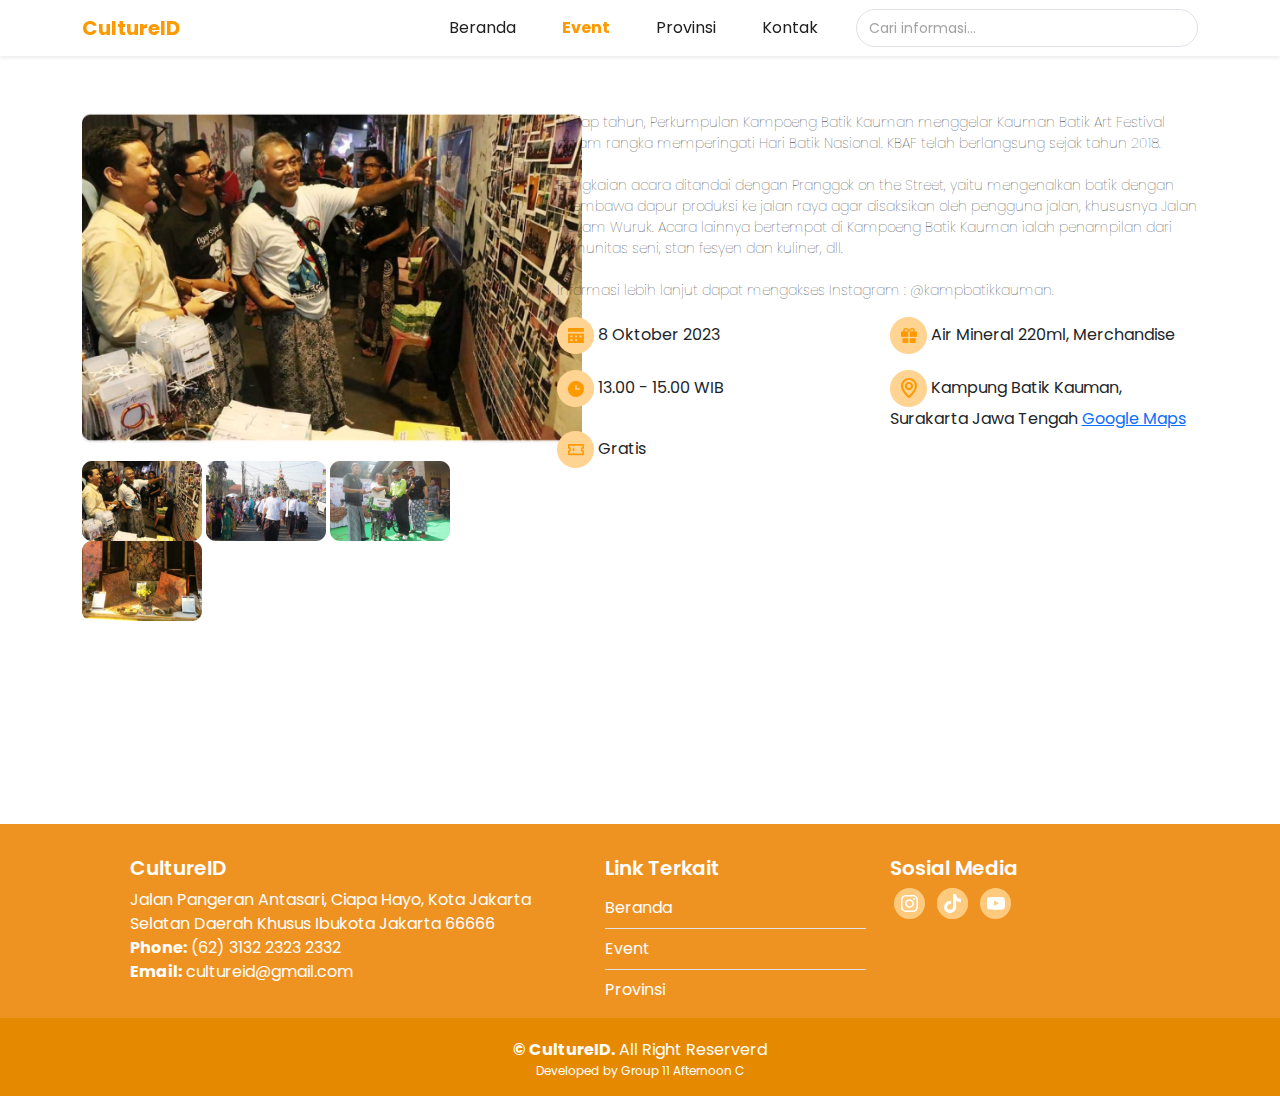
==== detail-event.html @ 81b76dd7 "feat: add provinsi page" ====
<!DOCTYPE html>
<html lang="en">

<head>
    <meta charset="UTF-8">
    <meta name="viewport" content="width=device-width, initial-scale=1.0">
    <link rel="stylesheet" href="assets/css/bootstrap.min.css">
    <link rel="stylesheet" href="assets/css/style.css">
    <link href="https://fonts.googleapis.com/css2?family=Poppins:wght@300;400;600;700&display=swap" rel="stylesheet">
    <title>CultureID</title>
</head>

<body>
    <!-- Navbar -->
    <nav class="navbar navbar-expand-lg bg-white shadow-sm sticky-top">
        <div class="container">
            <a class="navbar-brand" href="#">CultureID</a>
            <button class="navbar-toggler" type="button" data-bs-toggle="collapse"
                data-bs-target="#navbarSupportedContent" aria-controls="navbarSupportedContent" aria-expanded="false"
                aria-label="Toggle navigation">
                <span class="navbar-toggler-icon"></span>
            </button>
            <div class="collapse navbar-collapse" id="navbarSupportedContent">
                <ul class="navbar-nav ms-auto mb-2 mb-lg-0">
                    <li class="nav-item">
                        <a class="nav-link" href="index.html">Beranda</a>
                    </li>
                    <li class="nav-item">
                        <a class="nav-link active" href="event.html">Event</a>
                    </li>
                    <li class="nav-item">
                        <a class="nav-link" href="provinsi.html">Provinsi</a>
                    </li>
                    <li class="nav-item">
                        <a class="nav-link" href="kontak.html">Kontak</a>
                    </li>
                </ul>
                <form class="d-flex" role="search">
                    <input class="form-control search" type="search" placeholder="Cari informasi..."
                        aria-label="Search">
                </form>
            </div>
        </div>
    </nav>
    <!-- Navbar -->


    <!-- Isi kontennya -->
    <section class="content">
        <div class="container mt-5">
            <div class="row">
                <div class="col">
                    <h1 style="font-weight: 600; font-size: 32px; color: #44494C;">Kauman Batik Festival</h1>
                </div>
            </div>
            <div class="row">
                <div class="col-md-5">
                    <img src="assets/images/detail-event/1.png" width="500px">
                    <div class="mt-3">
                        <img src="assets/images/detail-event/2.png" alt="">
                        <img src="assets/images/detail-event/3.png" alt="">
                        <img src="assets/images/detail-event/4.png" alt="">
                        <img src="assets/images/detail-event/5.png" alt="">
                    </div>
                </div>
                <div class="col-md-7">
                    <p class="fw-regular">Setiap tahun, Perkumpulan Kampoeng Batik Kauman menggelar Kauman Batik Art
                        Festival dalam rangka memperingati Hari Batik Nasional. KBAF telah berlangsung sejak tahun
                        2018.<br><br>
                        Rangkaian acara ditandai dengan Pranggok on the Street, yaitu mengenalkan batik dengan membawa
                        dapur produksi ke jalan raya agar disaksikan oleh pengguna jalan, khususnya Jalan Hayam Wuruk.
                        Acara lainnya bertempat di Kampoeng Batik Kauman ialah penampilan dari komunitas seni, stan
                        fesyen dan kuliner, dll.<br><br>
                        Informasi lebih lanjut dapat mengakses Instagram : @kampbatikkauman.</p>
                    <div class="row">
                        <div class="col-md-6 mb-3">
                            <img src="assets/images/ic_calendar.png"> 8 Oktober 2023
                        </div>
                        <div class="col-md-6 mb-3">
                            <img src="assets/images/ic_benefit.png"> Air Mineral 220ml, Merchandise
                        </div>
                        <div class="col-md-6">
                            <img src="assets/images/ic_time.png"> 13.00 - 15.00 WIB
                        </div>
                        <div class="col-md-6">
                            <img src="assets/images/ic_location.png"> Kampung Batik Kauman, Surakarta
                            Jawa Tengah
                            <a href="https://maps.app.goo.gl/k7huYDeXyQpAWu288" target="_blank">Google Maps</a>
                        </div>
                        <div class="col-md-6 mb-3">
                            <img src="assets/images/ic_ticket.png"> Gratis
                        </div>
                    </div>
                </div>
            </div>
        </div>
    </section>
    <!-- Isi kontennya -->


    <!-- Footer -->
    <footer>
        <div class="container pb-2">
            <div class="row justify-content-center">
                <div class="col-md-5">
                    <h5 class="fw-semibold">CultureID</h5>
                    <p class="mb-0">Jalan Pangeran Antasari, Ciapa Hayo, Kota Jakarta Selatan Daerah Khusus Ibukota
                        Jakarta 66666
                    </p>
                    <p class="mb-0"><span class="fw-bold">Phone:</span> (62) 3132 2323 2332</p>
                    <p><span class="fw-bold">Email:</span> cultureid@gmail.com</p>
                </div>
                <div class="col-md-3">
                    <h5 class="fw-semibold">Link Terkait</h5>
                    <ul class="navbar-nav">
                        <li class="border-bottom">
                            <a class="nav-link" href="index.html">Beranda</a>
                        </li>
                        <li class="border-bottom">
                            <a class="nav-link" href="event.html">Event</a>
                        </li>
                        <li>
                            <a class="nav-link" href="provinsi.html">Provinsi</a>
                        </li>
                    </ul>
                </div>
                <div class="col-md-3">
                    <h5 class="fw-semibold">Sosial Media</h5>
                    <a href="https://instagram.com/instagram" target="_blank" class="mx-1"><img
                            src="assets/images/ic_instagram.svg" alt=""></a>
                    <a href="https://www.tiktok.com/@tiktok?lang=id-ID" target="_blank" class="mx-1"><img
                            src="assets/images/ic_tiktok.svg" alt=""></a>
                    <a href="https://www.youtube.com/@YouTube" target="_blank" class="mx-1"><img
                            src="assets/images/ic_youtube.svg" alt=""></a>
                </div>
            </div>
        </div>
        <div class="copyright">
            <p class="mb-0"><strong>&copy; CultureID.</strong> All Right Reserverd</p>
            <p class="mb-0" style="font-size: 12px;">Developed by Group 11 Afternoon C</p>
        </div>
    </footer>
    <!-- Footer -->


    <script src="assets/js/bootstrap.bundle.min.js"></script>
    <script>
        document.addEventListener('DOMContentLoaded', e => {

            let params = new URLSearchParams(document.location.search);
            let eventName = params.get("event");

            const h1 = document.querySelector("h1")

            h1.innerText = eventName;
        })
    </script>
</body>

</html>
---- assets/css/style.css ----
* {
    font-family: 'Poppins', sans-serif;
}

header {
    background-image: url('../images/background.jpg');
    min-height: 100vh;
    padding: 250px 0 165px;
}

header h1 {
    font-family: 'Playfair Display', serif;
    color: #ffffff;
    font-weight: 600;
    font-size: 48px;
}
header p {
    font-size: 14px;
    color: #f8f8f8;
    font-weight: 500;
}

header .btn-eksplorasi {
    background-color: #EE9322;
    width: 252px;
    height: 45px;
    padding: 10px 0;
    color: #FFFFFF;
    font-weight: bold;
}

header .btn-eksplorasi:hover {
    background-color: #e67e00;
    color: #FFFFFF;
}

.content h1 {
    font-family: 'Playfair Display', serif;
    color: #FF9900;
    font-weight: 600;
    font-size: 46px;
}

.content p {
    font-size: 14px;
    font-weight: lighter;
}

.card {
    width: 500px;
    height: 240px;
}
.card p {
    color: #323232;
    font-size: 16px;
    font-weight: 400;
}
.navbar-brand {
    color: #FF9900;
    font-weight: bold;
}

.nav-item {
    margin-right: 30px;
}

.nav-item a {
    color: #202020;
}

.nav-item.beranda a {
    color: #ffffff;
}

.navbar-nav .nav-item a.active {
    color: #FF9900 !important;
    font-weight: bold;
}

.search {
    border-radius: 50px;
}

.form-control::placeholder {
    font-size: 14px;
    font-weight: light;
    color: #A3A3A3;
}

.content {
    min-height: 80vh;
}

footer {
    background-color: #EE9322;
    color: #FFF;
    padding-top: 32px;
}

.copyright {
    text-align: center;
    height: 78px;
    background-color: #E58A00;
    color: #FFF;
    padding: 20px 0;
}

.btn-kirim {
    background-color: #FF9900;
    color: #FFF;
    border-radius: 4px;
    height: 40px;
}

.btn-kirim:hover {
    background-color: rgb(240, 144, 0);
    color: #FFF;
}
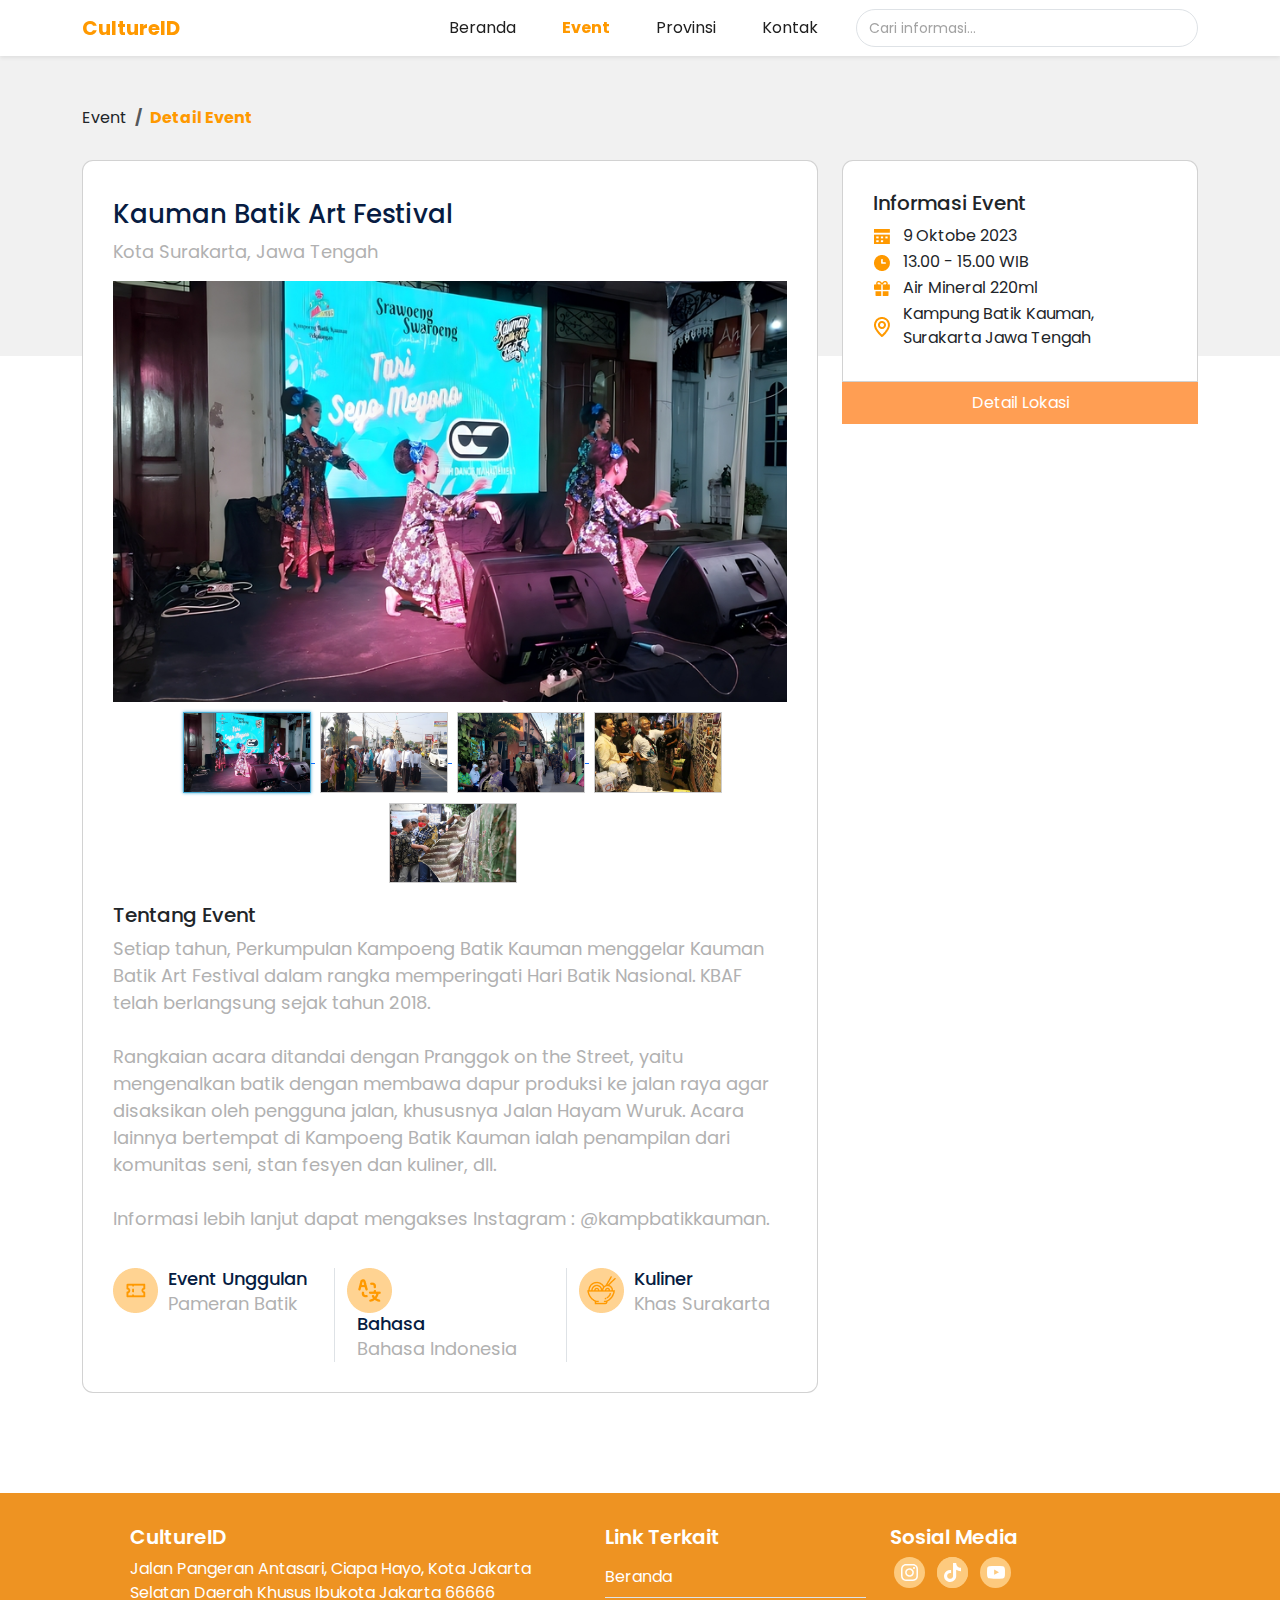
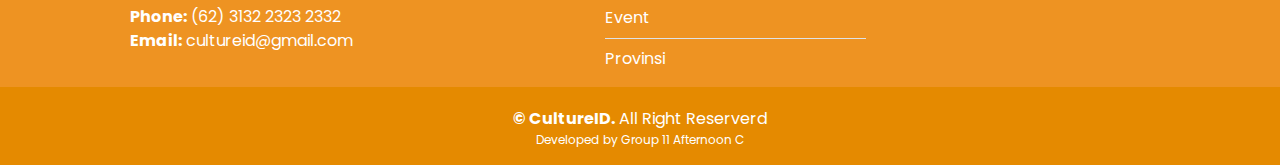
==== commit a1f4adf3: "Update detail event, fix navbar provinsi" ====
--- a/detail-event.html
+++ b/detail-event.html
@@ -5,6 +5,7 @@
     <meta charset="UTF-8">
     <meta name="viewport" content="width=device-width, initial-scale=1.0">
     <link rel="stylesheet" href="assets/css/bootstrap.min.css">
+    <link rel="stylesheet" href="assets/css/xzoom.min.css">
     <link rel="stylesheet" href="assets/css/style.css">
     <link href="https://fonts.googleapis.com/css2?family=Poppins:wght@300;400;600;700&display=swap" rel="stylesheet">
     <title>CultureID</title>
@@ -46,50 +47,114 @@
 
 
     <!-- Isi kontennya -->
-    <section class="content">
-        <div class="container mt-5">
+    <section class="section-details-header"></section>
+    <section class="section-details-content">
+        <div class="container">
             <div class="row">
                 <div class="col">
-                    <h1 style="font-weight: 600; font-size: 32px; color: #44494C;">Kauman Batik Festival</h1>
+                    <nav aria-label="breadcrumb">
+                        <ol class="breadcrumb">
+                            <li class="breadcrumb-item">Event</li>
+                            <li class="breadcrumb-item active" aria-current="page">Detail Event</li>
+                        </ol>
+                    </nav>
                 </div>
             </div>
             <div class="row">
-                <div class="col-md-5">
-                    <img src="assets/images/detail-event/1.png" width="500px">
-                    <div class="mt-3">
-                        <img src="assets/images/detail-event/2.png" alt="">
-                        <img src="assets/images/detail-event/3.png" alt="">
-                        <img src="assets/images/detail-event/4.png" alt="">
-                        <img src="assets/images/detail-event/5.png" alt="">
+                <div class="col-lg-8">
+                    <div class="card card-details">
+                        <h1>Kauman Batik Art Festival</h1>
+                        <h1>Kauman Batik Art Festival</h1>
+                        <p>Kota Surakarta, Jawa Tengah</p>
+                        <div class="gallery">
+                            <div class="xzoom-container">
+                                <img src="assets/images/detail-event/4.jpg" class="xzoom" id="xzoom-default"
+                                    xoriginal="assets/images/detail-event/4.jpg">
+                            </div>
+                            <div class="xzoom-thumbs">
+                                <a href="assets/images/detail-event/4.jpg">
+                                    <img src="assets/images/detail-event/4.jpg" class="xzoom-gallery" width="128"
+                                        xpreview="assets/images/detail-event/4.jpg">
+                                </a>
+                                <a href="assets/images/detail-event/2.jpg">
+                                    <img src="assets/images/detail-event/2.jpg" class="xzoom-gallery" width="128"
+                                        xpreview="assets/images/detail-event/2.jpg">
+                                </a>
+                                <a href="assets/images/detail-event/3.jpg">
+                                    <img src="assets/images/detail-event/3.jpg" class="xzoom-gallery" width="128"
+                                        xpreview="assets/images/detail-event/3.jpg">
+                                </a>
+                                <a href="assets/images/detail-event/1.png">
+                                    <img src="assets/images/detail-event/1.png" class="xzoom-gallery" width="128"
+                                        xpreview="assets/images/detail-event/1.png">
+                                </a>
+                                <a href="assets/images/detail-event/5.jpg">
+                                    <img src="assets/images/detail-event/5.jpg" class="xzoom-gallery" width="128"
+                                        xpreview="assets/images/detail-event/5.jpg">
+                                </a>
+                            </div>
+                        </div>
+                        <h2>Tentang Event</h2>
+                        <p>Setiap tahun, Perkumpulan Kampoeng Batik Kauman menggelar Kauman Batik Art Festival dalam
+                            rangka memperingati Hari Batik Nasional. KBAF telah berlangsung sejak tahun
+                            2018.<br><br>Rangkaian
+                            acara ditandai dengan Pranggok on the Street, yaitu mengenalkan batik dengan membawa dapur
+                            produksi ke jalan raya agar disaksikan oleh pengguna jalan, khususnya Jalan Hayam Wuruk.
+                            Acara lainnya bertempat di Kampoeng Batik Kauman ialah penampilan dari komunitas seni, stan
+                            fesyen dan kuliner, dll.<br><br>
+                            Informasi lebih lanjut dapat mengakses Instagram : @kampbatikkauman.</p>
+                        <div class="row features">
+                            <div class="col-md-4">
+                                <img src="assets/images/detail-event/ic_event.png" class="features-image" alt="Ticket">
+                                <div class="description">
+                                    <h3>Event Unggulan</h3>
+                                    <p>Pameran Batik</p>
+                                </div>
+                            </div>
+                            <div class="col-md-4 border-start">
+                                <img src="assets/images/detail-event/ic_bahasa.png" class="features-image"
+                                    alt="Language">
+                                <div class="description">
+                                    <h3>Bahasa</h3>
+                                    <p>Bahasa Indonesia</p>
+                                </div>
+                            </div>
+                            <div class="col-md-4 border-start">
+                                <img src="assets/images/detail-event/ic_kuliner.png" class="features-image" alt="Foods">
+                                <div class="description">
+                                    <h3>Kuliner</h3>
+                                    <p>Khas Surakarta</p>
+                                </div>
+                            </div>
+                        </div>
                     </div>
                 </div>
-                <div class="col-md-7">
-                    <p class="fw-regular">Setiap tahun, Perkumpulan Kampoeng Batik Kauman menggelar Kauman Batik Art
-                        Festival dalam rangka memperingati Hari Batik Nasional. KBAF telah berlangsung sejak tahun
-                        2018.<br><br>
-                        Rangkaian acara ditandai dengan Pranggok on the Street, yaitu mengenalkan batik dengan membawa
-                        dapur produksi ke jalan raya agar disaksikan oleh pengguna jalan, khususnya Jalan Hayam Wuruk.
-                        Acara lainnya bertempat di Kampoeng Batik Kauman ialah penampilan dari komunitas seni, stan
-                        fesyen dan kuliner, dll.<br><br>
-                        Informasi lebih lanjut dapat mengakses Instagram : @kampbatikkauman.</p>
-                    <div class="row">
-                        <div class="col-md-6 mb-3">
-                            <img src="assets/images/ic_calendar.png"> 8 Oktober 2023
-                        </div>
-                        <div class="col-md-6 mb-3">
-                            <img src="assets/images/ic_benefit.png"> Air Mineral 220ml, Merchandise
-                        </div>
-                        <div class="col-md-6">
-                            <img src="assets/images/ic_time.png"> 13.00 - 15.00 WIB
-                        </div>
-                        <div class="col-md-6">
-                            <img src="assets/images/ic_location.png"> Kampung Batik Kauman, Surakarta
-                            Jawa Tengah
-                            <a href="https://maps.app.goo.gl/k7huYDeXyQpAWu288" target="_blank">Google Maps</a>
-                        </div>
-                        <div class="col-md-6 mb-3">
-                            <img src="assets/images/ic_ticket.png"> Gratis
-                        </div>
+                <div class="col-lg-4">
+                    <div class="card card-details card-right">
+                        <h2>Informasi Event</h2>
+                        <table class="trip-information">
+                            <tr>
+                                <th width="10%"><img src="assets/images/detail-event/ic_tanggal.png"></th>
+                                <td width="90%">9 Oktobe 2023</td>
+                            </tr>
+                            <tr>
+                                <th width="10%"><img src="assets/images/detail-event/ic_waktu.png"></th>
+                                <td width="90%">13.00 - 15.00 WIB</td>
+                            </tr>
+                            <tr>
+                                <th width="10%"><img src="assets/images/detail-event/ic_benefit.png"></th>
+                                <td width="90%">Air Mineral 220ml</td>
+                            </tr>
+                            <tr>
+                                <th width="10%"><img src="assets/images/detail-event/ic_location.png"></th>
+                                <td width="90%">Kampung Batik Kauman, Surakarta
+                                    Jawa Tengah</td>
+                            </tr>
+                        </table>
+                    </div>
+                    <div class="join-container">
+                        <a href="https://maps.app.goo.gl/k7huYDeXyQpAWu288" target="_blank"
+                            class="btn btn-block btn-join-now mt-3 py-2">Detail Lokasi</a>
                     </div>
                 </div>
             </div>
@@ -142,8 +207,9 @@
     </footer>
     <!-- Footer -->
 
-
+    <script src="assets/js/code.jquery.com_jquery-3.7.1.min.js"></script>
     <script src="assets/js/bootstrap.bundle.min.js"></script>
+    <script src="assets/js/xzoom.min.js"></script>
     <script>
         document.addEventListener('DOMContentLoaded', e => {
 
@@ -153,8 +219,16 @@
             const h1 = document.querySelector("h1")
 
             h1.innerText = eventName;
+        })
+        $(document).ready(function () {
+            $('.xzoom, .xzoom-gallery').xzoom({
+                zoomWidth: 500,
+                title: false,
+                tint: '#333',
+                xoffset: 15
+            })
         })
     </script>
 </body>
 
-</html>
+</html>--- a/assets/css/xzoom.min.css
+++ b/assets/css/xzoom.min.css
@@ -0,0 +1 @@
+.xzoom-lens img,.xzoom-preview img,.xzoom-source img{display:block;max-width:none;max-height:none;-webkit-transition:none;-moz-transition:none;-o-transition:none;transition:none}.xzoom-container{display:inline-block}.xzoom-thumbs{text-align:center;margin-bottom:10px}.xzoom{-webkit-box-shadow:0 0 5px 0 rgba(0,0,0,.5);-moz-box-shadow:0 0 5px 0 rgba(0,0,0,.5);box-shadow:0 0 5px 0 rgba(0,0,0,.5)}.xzoom2,.xzoom3,.xzoom4,.xzoom5{-webkit-box-shadow:0 0 5px 0 rgba(0,0,0,.5);-moz-box-shadow:0 0 5px 0 rgba(0,0,0,.5);box-shadow:0 0 5px 0 rgba(0,0,0,.5)}.xzoom-gallery,.xzoom-gallery2,.xzoom-gallery3,.xzoom-gallery4,.xzoom-gallery5{border:1px solid #cecece;margin-left:5px;margin-bottom:10px}.xzoom-hidden,.xzoom-source{display:block;position:static;float:none;clear:both}.xzoom-hidden{overflow:hidden}.xzoom-preview{border:1px solid #888;background:#2f4f4f;box-shadow:0 0 10px rgba(0,0,0,.5)}.xzoom-lens{border:1px solid #555;box-shadow:0 0 10px rgba(0,0,0,.5);cursor:crosshair}.xzoom-loading{background-position:center center;background-repeat:no-repeat;border-radius:100%;opacity:.7;background:url(../example/images/xloading.gif);width:48px;height:48px}.xactive{-webkit-box-shadow:0 0 3px 0 #4aa9d2;-moz-box-shadow:0 0 3px 0 #4aa9d2;box-shadow:0 0 3px 0 #4aa9d2;border:1px solid #4aaad2}.xzoom-caption{position:absolute;bottom:-43px;left:0;background:#000;width:100%;text-align:left}.xzoom-caption span{color:#fff;font-family:Arial,sans-serif;display:block;font-size:.75em;font-weight:700;padding:10px}--- a/assets/css/style.css
+++ b/assets/css/style.css
@@ -116,3 +116,96 @@
     background-color: rgb(240, 144, 0);
     color: #FFF;
 }
+
+
+
+
+/* Halaman Detail Event */
+.section-details-header {
+    background-color: #f1f1f1;
+    min-height: 300px;
+  }
+  
+  .section-details-content {
+    margin-top: -250px;
+    min-height: 100vh;
+    margin-bottom: 100px;
+  }
+
+
+  .section-details-content .breadcrumb {
+    margin-bottom: 30px;
+  }
+  .section-details-content .breadcrumb-item.active {
+    font-weight: bold;
+    color: #FF9900;
+  }
+  .section-details-content .card-details {
+    width: 100%;
+    height: 100%;
+    padding: 30px;
+    border-radius: 11px;
+  }
+  .section-details-content .card-details h1 {
+    color: #071C42;
+    font-size: 26px;
+  }
+  .section-details-content .card-details h2 {
+    font-size: 20px;
+  }
+  .section-details-content .card-details p {
+    font-size: 18px;
+    color: #B1B1B1;
+  }
+  .section-details-content .gallery .xzoom-container {
+    display: block;
+  }
+  .section-details-content .gallery .xzoom-container .xzoom {
+    width: 100%;
+    box-shadow: none;
+    margin-bottom: 10px;
+  }
+  .section-details-content .gallery .xzoom-container .xactive {
+    border: 4px solid #1abc9c;
+    box-shadow: none;
+  }
+
+  .section-details-content .features {
+    margin-top: 20px;
+  }
+  .section-details-content .features h3 {
+    font-size: 18px;
+    color: #071C42;
+    margin-bottom: 0;
+  }
+  .section-details-content .features p {
+    margin-bottom: 0;
+  }
+  .section-details-content .features .description {
+    margin-left: 10px;
+    overflow: hidden;
+    float: left;
+  }
+  .section-details-content .features .features-image {
+    float: left;
+  }
+
+  .section-details-content .card-right {
+    height: auto;
+    border-bottom-right-radius: 0;
+    border-bottom-left-radius: 0;
+  }
+  .section-details-content .join-container {
+    margin-top: -16px;
+  }
+  .section-details-content .join-container .btn-join-now {
+    width: 100%;
+    background-color: #FF9E53;
+    color: #fff;
+    border-radius: 0;
+  }
+  .section-details-content .join-container .btn-join-now:hover {
+    background-color: #ffb57c;
+    color: #fff;
+  }
+/* Halaman Detail Event */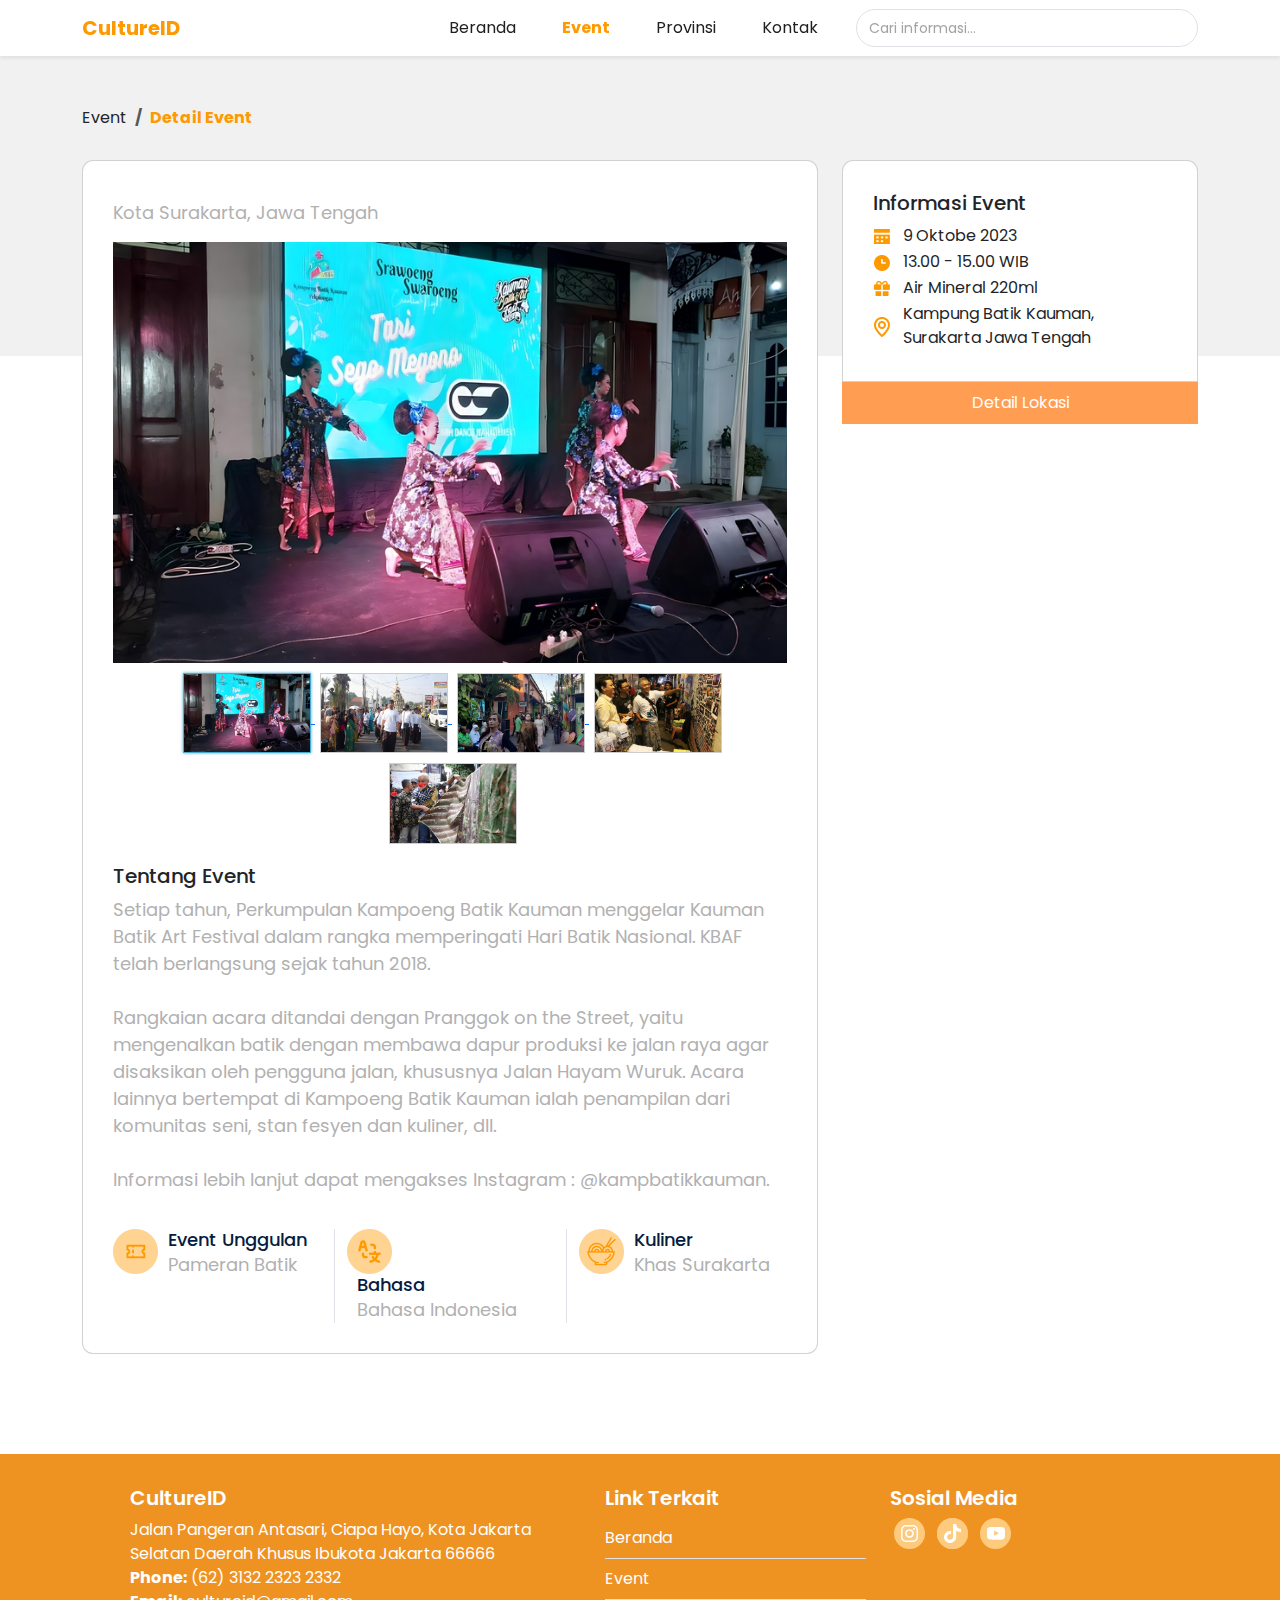
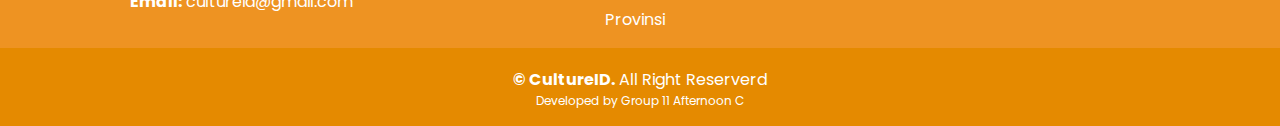
==== commit 944128e3: "h1 nya double aok" ====
--- a/detail-event.html
+++ b/detail-event.html
@@ -63,7 +63,6 @@
             <div class="row">
                 <div class="col-lg-8">
                     <div class="card card-details">
-                        <h1>Kauman Batik Art Festival</h1>
                         <h1>Kauman Batik Art Festival</h1>
                         <p>Kota Surakarta, Jawa Tengah</p>
                         <div class="gallery">
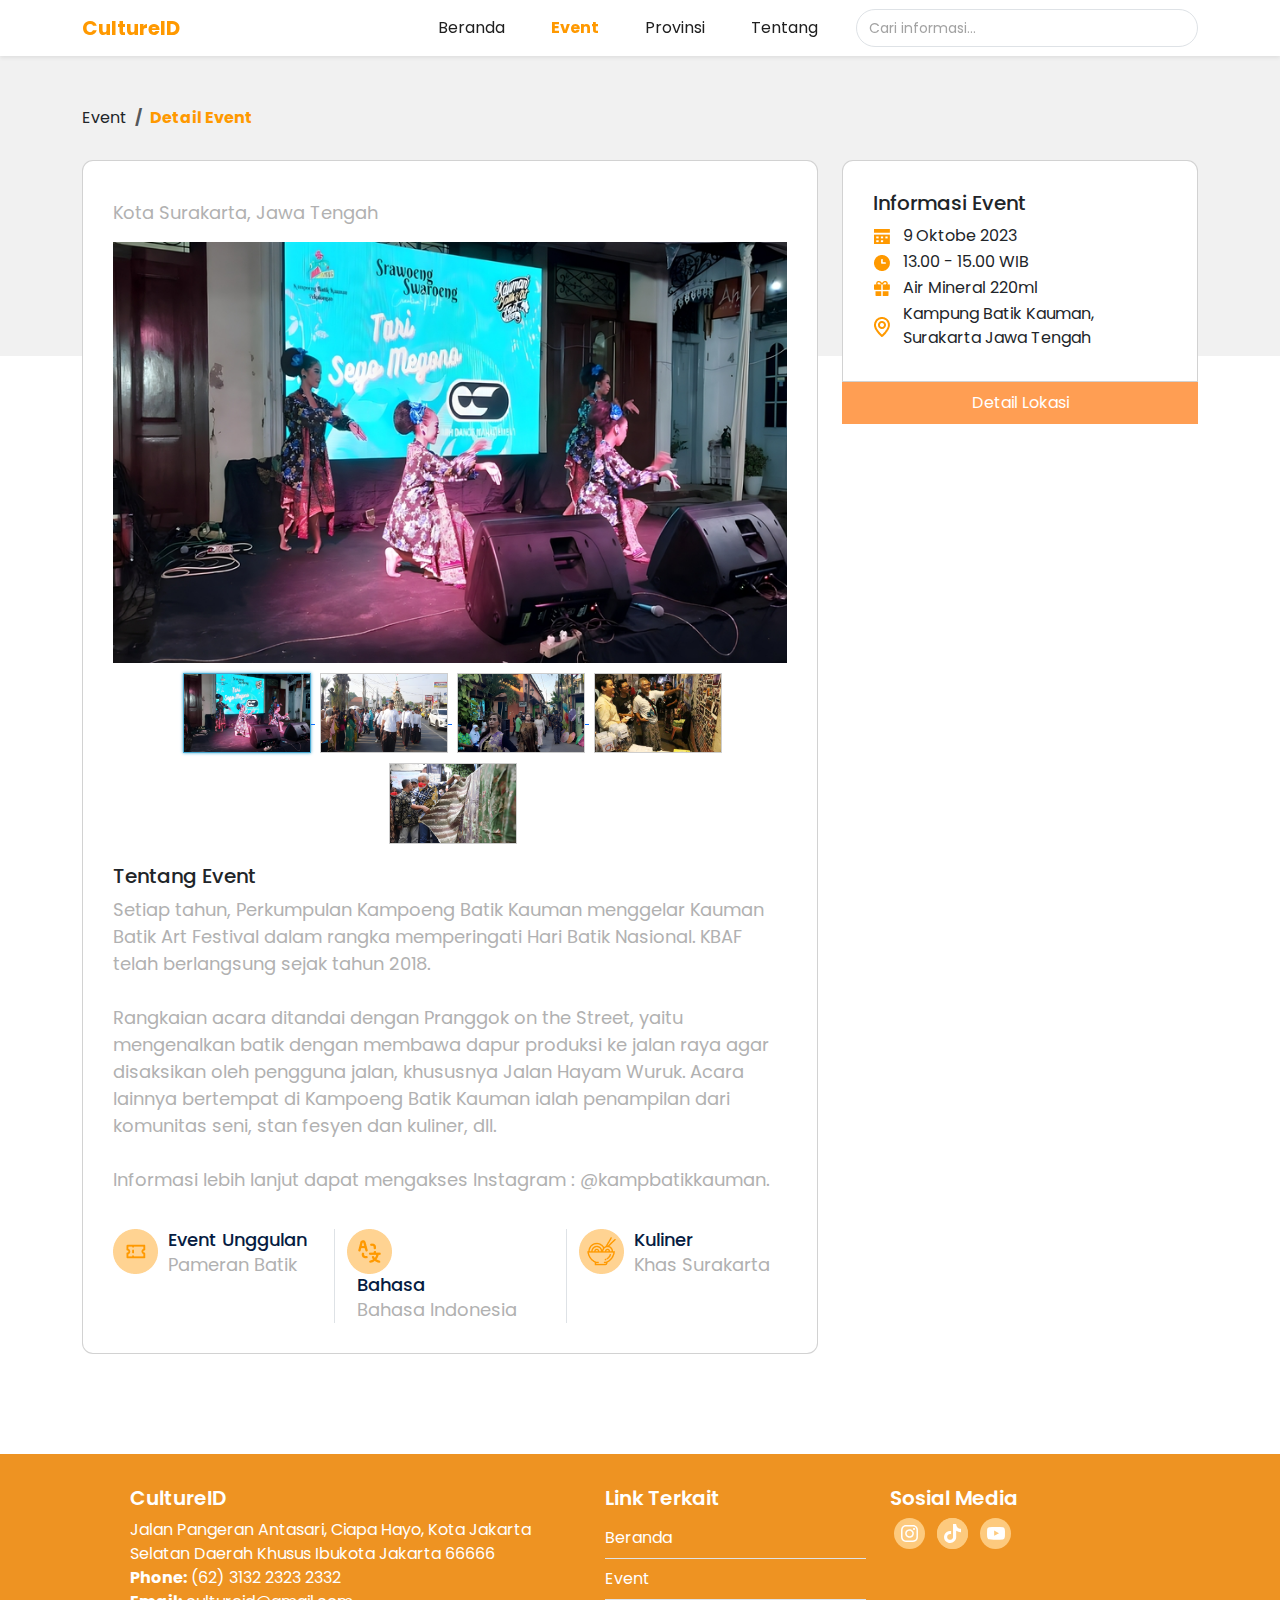
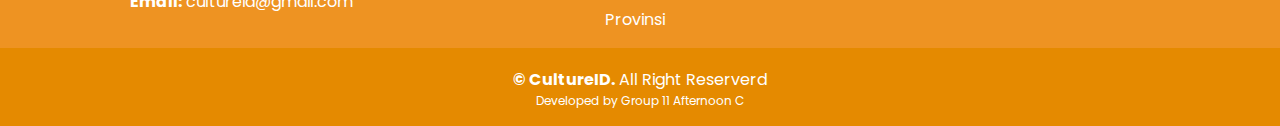
==== commit a438e4cf: "Perubahan kata Kontak" ====
--- a/detail-event.html
+++ b/detail-event.html
@@ -33,7 +33,7 @@
                         <a class="nav-link" href="provinsi.html">Provinsi</a>
                     </li>
                     <li class="nav-item">
-                        <a class="nav-link" href="kontak.html">Kontak</a>
+                        <a class="nav-link" href="Tentang.html">Tentang</a>
                     </li>
                 </ul>
                 <form class="d-flex" role="search">
--- a/assets/css/style.css
+++ b/assets/css/style.css
@@ -3,7 +3,7 @@
 }
 
 header {
-    background-image: url('../images/background.jpg');
+    background-image: url('../images/background2.jpg');
     min-height: 100vh;
     padding: 250px 0 165px;
 }
@@ -208,4 +208,75 @@
     background-color: #ffb57c;
     color: #fff;
   }
-/* Halaman Detail Event */+/* Halaman Detail Event */
+
+/* Isi konten tentang kami */
+.content1 {
+  margin: 40px 10%;
+  padding: 0px 20px;
+  font-family: Poppins;
+  line-height: 4vh;
+}
+
+
+.content1 h2 {
+  font-size: 50px;
+  color: #FF9900;
+  font-family: fairdisplay;
+  text-align: center;
+}
+
+.content1 h3 {
+  font-size: 14px;
+  color: #6C6C6C;
+  font-family: Poppins;
+  text-align: center;
+  line-height: 4vh;
+}
+
+.content2 {
+  font-size: 16px;
+  font-family: Poppins;
+  color: #6C6C6C;
+  display: flex;
+  margin: 0px 0px 50px;
+
+}
+
+.content3 {
+  margin: 0px 5px 50px;
+  padding: 10px;
+  text-align: justify;
+}
+
+.content3 p {
+  padding-right: 120px;
+}
+
+.content3a {
+  margin: 0px;
+  padding: 10px;
+  text-align: justify;
+}
+
+.content3a p {
+  padding-left: 14px;
+}
+
+/* Akhir tentang kami */
+
+/* Tim kami */
+.content4 h2 {
+  font-size: 50px;
+  font-family: fairdisplay;
+  text-align: center;
+  color: #FF9900;
+}
+
+.content4 p {
+  font-size: 14px;
+  font-family: Poppins;
+  text-align: center;
+  color: #6C6C6C;
+}
+
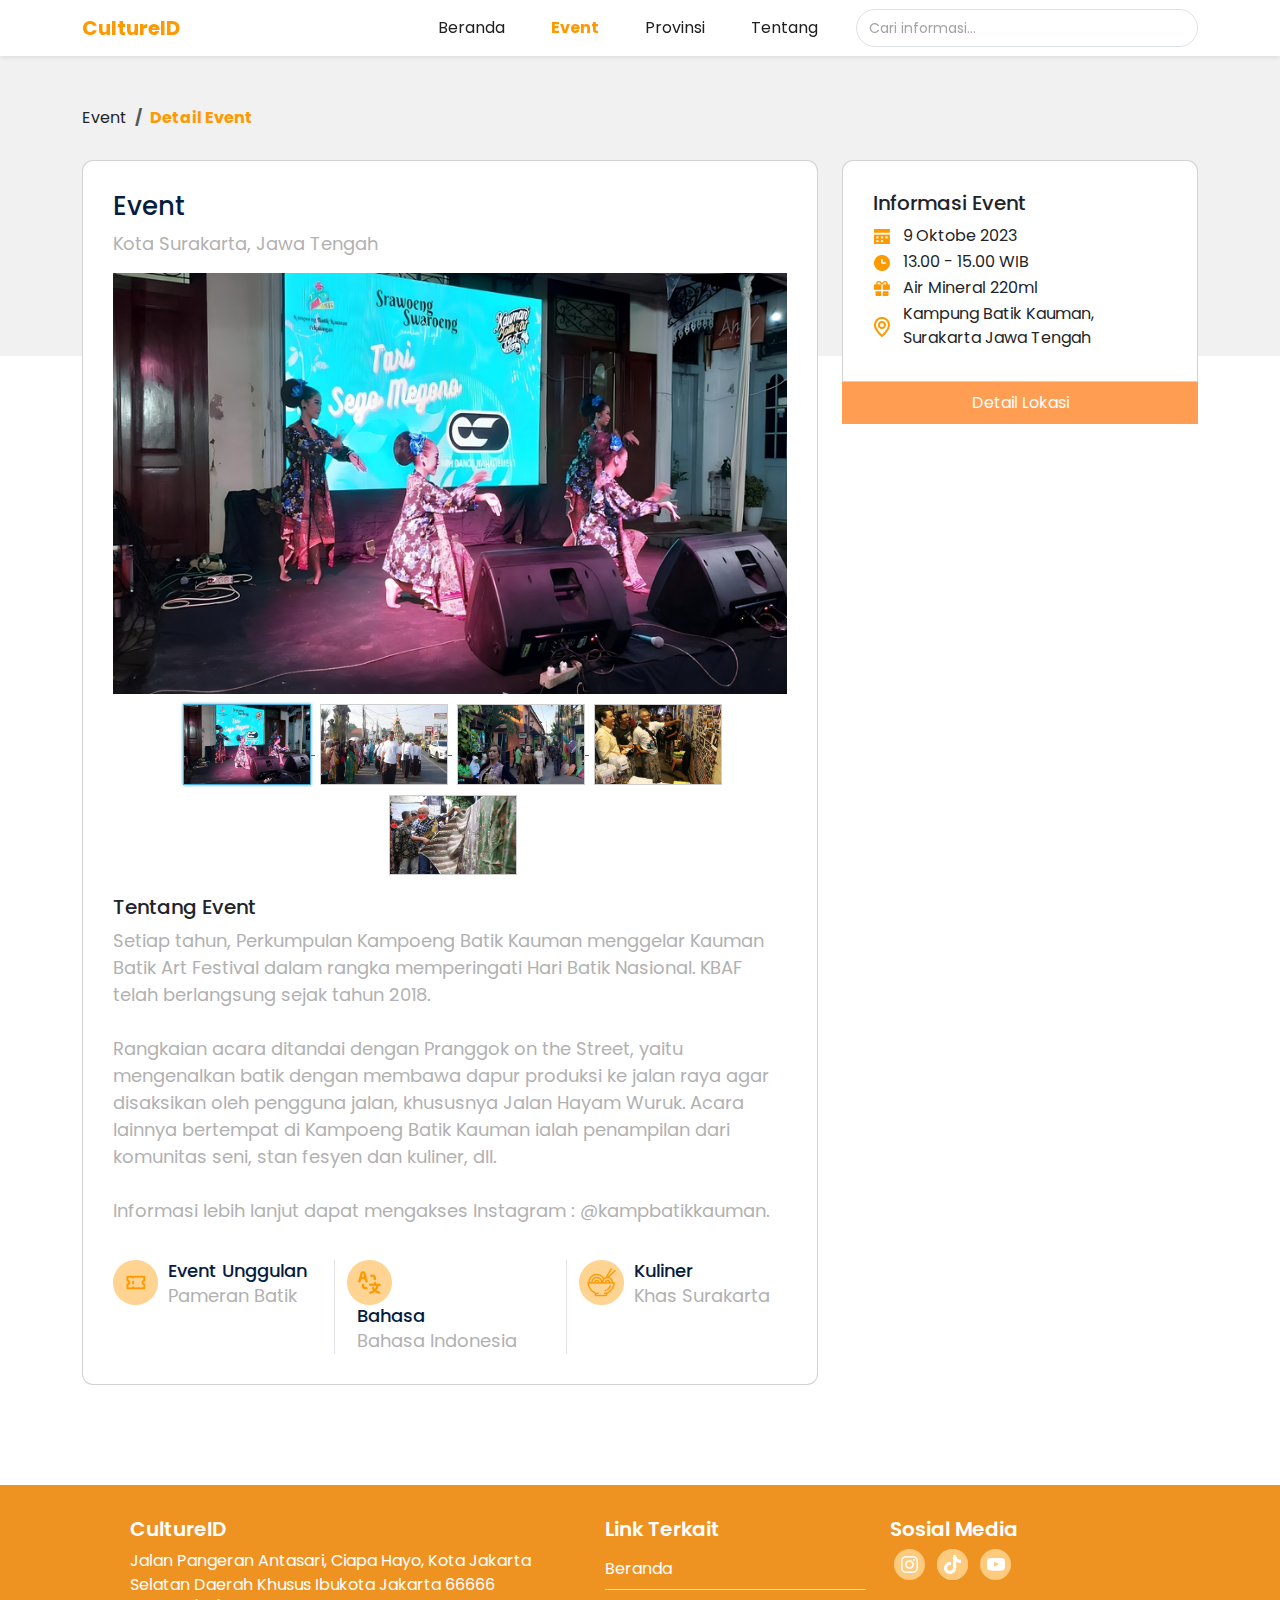
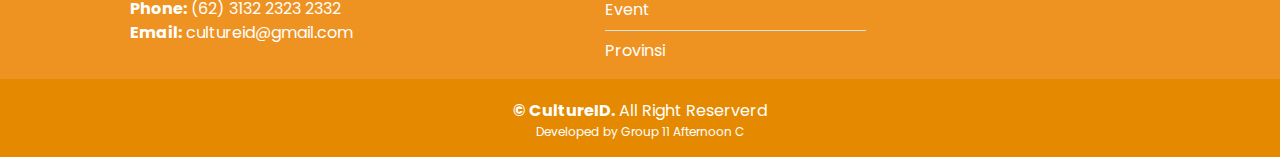
==== commit 83512fad: "event.html new ui, breadcrumb provinsi" ====
--- a/detail-event.html
+++ b/detail-event.html
@@ -33,7 +33,7 @@
                         <a class="nav-link" href="provinsi.html">Provinsi</a>
                     </li>
                     <li class="nav-item">
-                        <a class="nav-link" href="Tentang.html">Tentang</a>
+                        <a class="nav-link" href="tentang.html">Tentang</a>
                     </li>
                 </ul>
                 <form class="d-flex" role="search">
@@ -217,7 +217,7 @@
 
             const h1 = document.querySelector("h1")
 
-            h1.innerText = eventName;
+            h1.innerText = eventName || "Event";
         })
         $(document).ready(function () {
             $('.xzoom, .xzoom-gallery').xzoom({
@@ -230,4 +230,4 @@
     </script>
 </body>
 
-</html>+</html>
--- a/assets/css/style.css
+++ b/assets/css/style.css
@@ -1,120 +1,120 @@
 * {
-    font-family: 'Poppins', sans-serif;
+  font-family: 'Poppins', sans-serif;
 }
 
 header {
-    background-image: url('../images/background2.jpg');
-    min-height: 100vh;
-    padding: 250px 0 165px;
+  background-image: url('../images/background2.jpg');
+  min-height: 100vh;
+  padding: 250px 0 165px;
 }
 
 header h1 {
-    font-family: 'Playfair Display', serif;
-    color: #ffffff;
-    font-weight: 600;
-    font-size: 48px;
+  font-family: 'Playfair Display', serif;
+  color: #ffffff;
+  font-weight: 600;
+  font-size: 48px;
 }
 header p {
-    font-size: 14px;
-    color: #f8f8f8;
-    font-weight: 500;
+  font-size: 14px;
+  color: #f8f8f8;
+  font-weight: 500;
 }
 
 header .btn-eksplorasi {
-    background-color: #EE9322;
-    width: 252px;
-    height: 45px;
-    padding: 10px 0;
-    color: #FFFFFF;
-    font-weight: bold;
+  background-color: #EE9322;
+  width: 252px;
+  height: 45px;
+  padding: 10px 0;
+  color: #FFFFFF;
+  font-weight: bold;
 }
 
 header .btn-eksplorasi:hover {
-    background-color: #e67e00;
-    color: #FFFFFF;
+  background-color: #e67e00;
+  color: #FFFFFF;
 }
 
 .content h1 {
-    font-family: 'Playfair Display', serif;
-    color: #FF9900;
-    font-weight: 600;
-    font-size: 46px;
+  font-family: 'Playfair Display', serif;
+  color: #FF9900;
+  font-weight: 600;
+  font-size: 46px;
 }
 
 .content p {
-    font-size: 14px;
-    font-weight: lighter;
+  font-size: 14px;
+  font-weight: lighter;
 }
 
 .card {
-    width: 500px;
-    height: 240px;
+  width: 500px;
+  height: 240px;
 }
 .card p {
-    color: #323232;
-    font-size: 16px;
-    font-weight: 400;
+  color: #323232;
+  font-size: 16px;
+  font-weight: 400;
 }
 .navbar-brand {
-    color: #FF9900;
-    font-weight: bold;
+  color: #FF9900;
+  font-weight: bold;
 }
 
 .nav-item {
-    margin-right: 30px;
+  margin-right: 30px;
 }
 
 .nav-item a {
-    color: #202020;
+  color: #202020;
 }
 
 .nav-item.beranda a {
-    color: #ffffff;
+  color: #ffffff;
 }
 
 .navbar-nav .nav-item a.active {
-    color: #FF9900 !important;
-    font-weight: bold;
+  color: #FF9900 !important;
+  font-weight: bold;
 }
 
 .search {
-    border-radius: 50px;
+  border-radius: 50px;
 }
 
 .form-control::placeholder {
-    font-size: 14px;
-    font-weight: light;
-    color: #A3A3A3;
+  font-size: 14px;
+  font-weight: light;
+  color: #A3A3A3;
 }
 
 .content {
-    min-height: 80vh;
+  min-height: 80vh;
 }
 
 footer {
-    background-color: #EE9322;
-    color: #FFF;
-    padding-top: 32px;
+  background-color: #EE9322;
+  color: #FFF;
+  padding-top: 32px;
 }
 
 .copyright {
-    text-align: center;
-    height: 78px;
-    background-color: #E58A00;
-    color: #FFF;
-    padding: 20px 0;
+  text-align: center;
+  height: 78px;
+  background-color: #E58A00;
+  color: #FFF;
+  padding: 20px 0;
 }
 
 .btn-kirim {
-    background-color: #FF9900;
-    color: #FFF;
-    border-radius: 4px;
-    height: 40px;
+  background-color: #FF9900;
+  color: #FFF;
+  border-radius: 4px;
+  height: 40px;
 }
 
 .btn-kirim:hover {
-    background-color: rgb(240, 144, 0);
-    color: #FFF;
+  background-color: rgb(240, 144, 0);
+  color: #FFF;
 }
 
 
@@ -122,161 +122,175 @@
 
 /* Halaman Detail Event */
 .section-details-header {
-    background-color: #f1f1f1;
-    min-height: 300px;
-  }
-  
-  .section-details-content {
-    margin-top: -250px;
-    min-height: 100vh;
-    margin-bottom: 100px;
-  }
-
-
-  .section-details-content .breadcrumb {
-    margin-bottom: 30px;
-  }
-  .section-details-content .breadcrumb-item.active {
-    font-weight: bold;
-    color: #FF9900;
-  }
-  .section-details-content .card-details {
-    width: 100%;
-    height: 100%;
-    padding: 30px;
-    border-radius: 11px;
-  }
-  .section-details-content .card-details h1 {
-    color: #071C42;
-    font-size: 26px;
-  }
-  .section-details-content .card-details h2 {
-    font-size: 20px;
-  }
-  .section-details-content .card-details p {
-    font-size: 18px;
-    color: #B1B1B1;
-  }
-  .section-details-content .gallery .xzoom-container {
-    display: block;
-  }
-  .section-details-content .gallery .xzoom-container .xzoom {
-    width: 100%;
-    box-shadow: none;
-    margin-bottom: 10px;
-  }
-  .section-details-content .gallery .xzoom-container .xactive {
-    border: 4px solid #1abc9c;
-    box-shadow: none;
-  }
-
-  .section-details-content .features {
-    margin-top: 20px;
-  }
-  .section-details-content .features h3 {
-    font-size: 18px;
-    color: #071C42;
-    margin-bottom: 0;
-  }
-  .section-details-content .features p {
-    margin-bottom: 0;
-  }
-  .section-details-content .features .description {
-    margin-left: 10px;
-    overflow: hidden;
-    float: left;
-  }
-  .section-details-content .features .features-image {
-    float: left;
-  }
-
-  .section-details-content .card-right {
-    height: auto;
-    border-bottom-right-radius: 0;
-    border-bottom-left-radius: 0;
-  }
-  .section-details-content .join-container {
-    margin-top: -16px;
-  }
-  .section-details-content .join-container .btn-join-now {
-    width: 100%;
-    background-color: #FF9E53;
-    color: #fff;
-    border-radius: 0;
-  }
-  .section-details-content .join-container .btn-join-now:hover {
-    background-color: #ffb57c;
-    color: #fff;
-  }
+  background-color: #f1f1f1;
+  min-height: 300px;
+}
+
+.section-details-content {
+  margin-top: -250px;
+  min-height: 100vh;
+  margin-bottom: 100px;
+}
+
+
+.section-details-content .breadcrumb {
+  margin-bottom: 30px;
+}
+.section-details-content .breadcrumb-item.active {
+  font-weight: bold;
+  color: #FF9900;
+}
+.section-details-content .card-details {
+  width: 100%;
+  height: 100%;
+  padding: 30px;
+  border-radius: 11px;
+}
+.section-details-content .card-details h1 {
+  color: #071C42;
+  font-size: 26px;
+}
+.section-details-content .card-details h2 {
+  font-size: 20px;
+}
+.section-details-content .card-details p {
+  font-size: 18px;
+  color: #B1B1B1;
+}
+.section-details-content .gallery .xzoom-container {
+  display: block;
+}
+.section-details-content .gallery .xzoom-container .xzoom {
+  width: 100%;
+  box-shadow: none;
+  margin-bottom: 10px;
+}
+.section-details-content .gallery .xzoom-container .xactive {
+  border: 4px solid #1abc9c;
+  box-shadow: none;
+}
+
+.section-details-content .features {
+  margin-top: 20px;
+}
+.section-details-content .features h3 {
+  font-size: 18px;
+  color: #071C42;
+  margin-bottom: 0;
+}
+.section-details-content .features p {
+  margin-bottom: 0;
+}
+.section-details-content .features .description {
+  margin-left: 10px;
+  overflow: hidden;
+  float: left;
+}
+.section-details-content .features .features-image {
+  float: left;
+}
+
+.section-details-content .card-right {
+  height: auto;
+  border-bottom-right-radius: 0;
+  border-bottom-left-radius: 0;
+}
+.section-details-content .join-container {
+  margin-top: -16px;
+}
+.section-details-content .join-container .btn-join-now {
+  width: 100%;
+  background-color: #FF9E53;
+  color: #fff;
+  border-radius: 0;
+}
+.section-details-content .join-container .btn-join-now:hover {
+  background-color: #ffb57c;
+  color: #fff;
+}
 /* Halaman Detail Event */
 
-/* Isi konten tentang kami */
-.content1 {
-  margin: 40px 10%;
-  padding: 0px 20px;
-  font-family: Poppins;
-  line-height: 4vh;
-}
-
-
-.content1 h2 {
-  font-size: 50px;
-  color: #FF9900;
-  font-family: fairdisplay;
-  text-align: center;
-}
-
-.content1 h3 {
-  font-size: 14px;
-  color: #6C6C6C;
-  font-family: Poppins;
-  text-align: center;
-  line-height: 4vh;
-}
-
-.content2 {
-  font-size: 16px;
-  font-family: Poppins;
-  color: #6C6C6C;
-  display: flex;
-  margin: 0px 0px 50px;
-
-}
-
-.content3 {
-  margin: 0px 5px 50px;
-  padding: 10px;
-  text-align: justify;
-}
-
-.content3 p {
-  padding-right: 120px;
-}
-
-.content3a {
-  margin: 0px;
-  padding: 10px;
-  text-align: justify;
-}
-
-.content3a p {
-  padding-left: 14px;
-}
-
-/* Akhir tentang kami */
-
-/* Tim kami */
-.content4 h2 {
-  font-size: 50px;
-  font-family: fairdisplay;
-  text-align: center;
-  color: #FF9900;
-}
-
-.content4 p {
-  font-size: 14px;
-  font-family: Poppins;
-  text-align: center;
-  color: #6C6C6C;
-}
-
+
+
+/* Halaman Tentang */
+.tentang h1 {
+font-family: 'Playfair Display', serif;
+color: #FF9900;
+font-weight: 600;
+font-size: 48px;
+}
+.tentang p {
+font-size: 14px;
+color: #44494C;
+font-weight: 400;
+}
+.tentang .misi li {
+font-size: 14px;
+color: #44494C;
+font-weight: 400;
+}
+.background-tim {
+background-color: #F5F5F5;
+min-height: 660px;
+}
+.tim {
+margin-top: -650px;
+}
+
+.isi {
+margin-top: 300px;
+}
+
+.tim h1 {
+font-family: 'Playfair Display', serif;
+color: #FF9900;
+font-weight: 600;
+font-size: 48px;
+}
+
+.tim p {
+font-size: 14px;
+color: #44494C;
+font-weight: 400;
+}
+
+.tim .kotak {
+width: 300px;
+height: 280px;
+background-color: #FFF;
+border-radius: 20px;
+box-sizing: border-box;
+}
+
+.tim .deskripsi {
+margin-top: 16px;
+}
+.tim .deskripsi h5 {
+font-weight: 600;
+font-size: 20px;
+}
+.tim .deskripsi p {
+font-size: 16px;
+color: #5E5E5E;
+}
+.tim .kotak .link {
+width: 300px;
+height: 52px;
+background-color: #EE9322;
+border-bottom-left-radius: 20px;
+border-bottom-right-radius: 20px;
+}
+
+
+.kontak h1 {
+font-family: 'Playfair Display', serif;
+color: #FF9900;
+font-weight: 600;
+font-size: 48px;
+}
+
+.kontak p {
+font-size: 14px;
+color: #44494C;
+font-weight: 400;
+}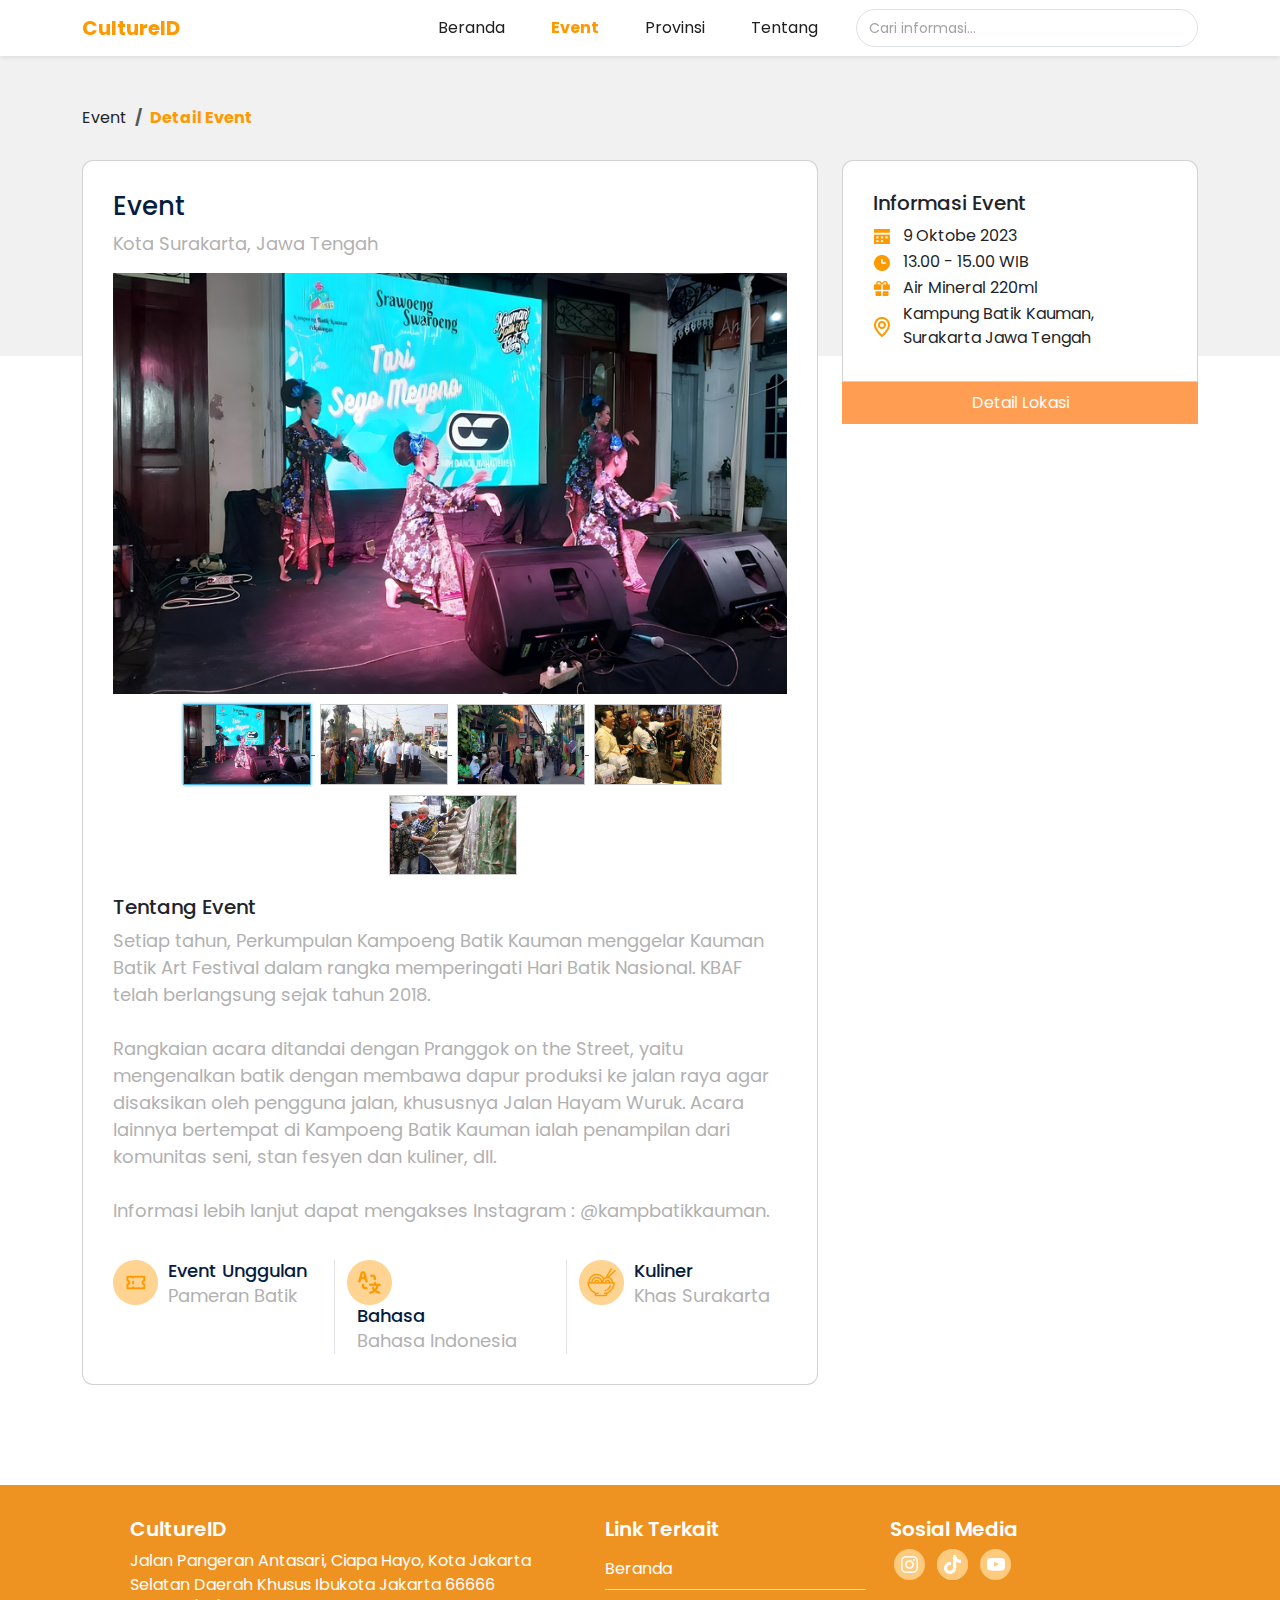
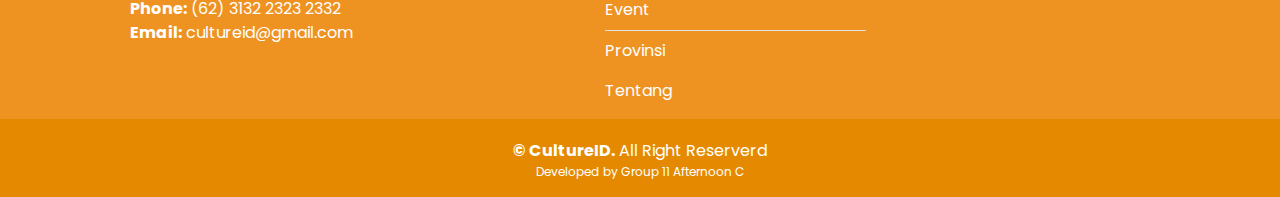
==== commit daade6b3: "Sedikit perubahan di Footer" ====
--- a/detail-event.html
+++ b/detail-event.html
@@ -186,6 +186,9 @@
                         <li>
                             <a class="nav-link" href="provinsi.html">Provinsi</a>
                         </li>
+                        <li>
+                            <a class="nav-link" href="tentang.html">Tentang</a>
+                        </li>
                     </ul>
                 </div>
                 <div class="col-md-3">
--- a/assets/css/style.css
+++ b/assets/css/style.css
@@ -293,4 +293,5 @@
 font-size: 14px;
 color: #44494C;
 font-weight: 400;
-}+}
+
